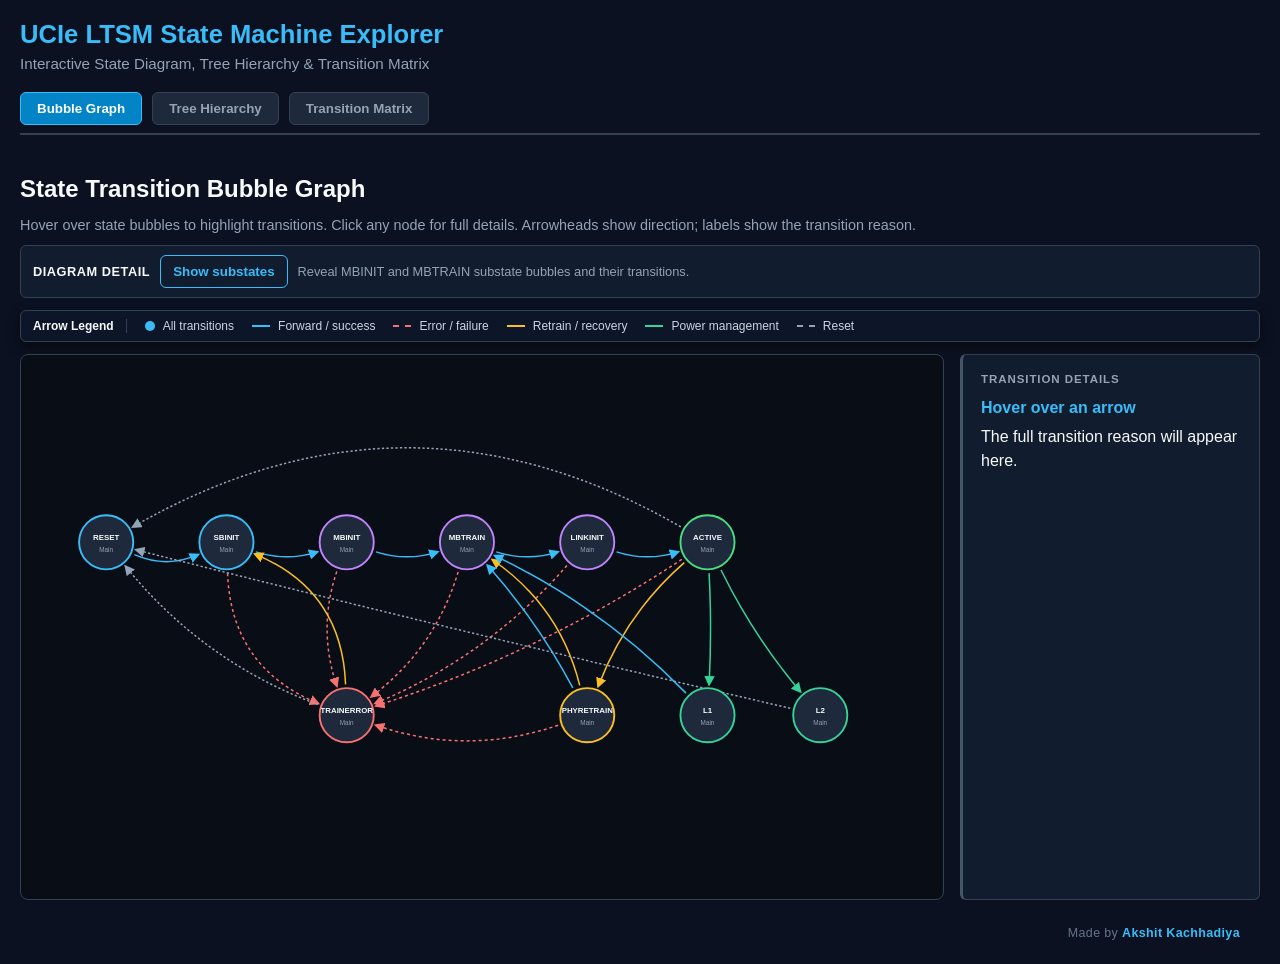
==== index.html @ a95d7596 "Deploy UCIe LTSM interactive artifact" ====
<!DOCTYPE html>
<html lang="en">
<head>
    <meta charset="UTF-8">
    <meta name="viewport" content="width=device-width, initial-scale=1.0">
    <title>UCIe LTSM State Machine Explorer</title>
    <link rel="stylesheet" href="styles.css">
</head>
<body>

    <header>
        <h1>UCIe LTSM State Machine Explorer</h1>
        <p>Interactive State Diagram, Tree Hierarchy & Transition Matrix</p>
    </header>

    <!-- Navigation Tabs -->
    <div class="tab-navigation">
        <button class="tab-btn active" onclick="switchView('graph-view', this)">Bubble Graph</button>
        <button class="tab-btn" onclick="switchView('tree-view', this)">Tree Hierarchy</button>
        <button class="tab-btn" onclick="switchView('matrix-view', this)">Transition Matrix</button>
    </div>

    <main class="content-container">

        <!-- Tab 1: Interactive Bubble Graph View -->
        <div id="graph-view" class="view-content active">
            <div class="graph-heading">
                <div>
                    <h2>State Transition Bubble Graph</h2>
                    <p class="view-desc">Hover over state bubbles to highlight transitions. Click any node for full details. Arrowheads show direction; labels show the transition reason.</p>
                </div>
            </div>
            <div class="graph-controls" aria-label="Diagram controls">
                <span class="graph-control-label">Diagram detail</span>
                <button id="substateToggle" class="substate-toggle" type="button" aria-pressed="false">Show substates</button>
                <span class="graph-control-help">Reveal MBINIT and MBTRAIN substate bubbles and their transitions.</span>
            </div>
            <div id="graphLegendSlot" class="graph-legend-slot"></div>
            
            <div class="graph-layout">
                <div class="svg-wrapper">
                    <svg id="svgCanvas" width="100%" height="520" viewBox="0 0 1200 520">
                        <g id="svgTransitions"></g>
                        <g id="svgNodes"></g>
                    </svg>
                </div>
                <aside id="graphTransitionDetails" class="graph-transition-details" aria-live="polite">
                    <div class="details-eyebrow">Transition details</div>
                    <h3>Hover over an arrow</h3>
                    <p>The full transition reason will appear here.</p>
                </aside>
            </div>
        </div>

        <!-- Tab 2: Tree Hierarchy View -->
        <div id="tree-view" class="view-content">
            <div class="split-layout">
                <div id="treeView" class="tree-container"></div>
                <div class="details-panel">
                    <h3 id="stateName">Select a State</h3>
                    <p id="stateDesc">Click any state in the tree to inspect its details and connections.</p>

                    <div id="transitionsCard" style="display:none;">
                        <h4>Outgoing Transitions</h4>
                        <ul id="outgoingPaths"></ul>
                    </div>

                    <div id="incomingCard" style="display:none;">
                        <h4>Incoming Transitions</h4>
                        <ul id="incomingPaths"></ul>
                    </div>
                </div>
            </div>
        </div>

        <!-- Tab 3: Transition Matrix Table View -->
        <div id="matrix-view" class="view-content">
            <h2>State Transition Matrix</h2>
            <table class="matrix-table">
                <thead>
                    <tr>
                        <th>Source State</th>
                        <th>Target State</th>
                        <th>Type</th>
                        <th>Trigger Condition</th>
                    </tr>
                </thead>
                <tbody id="matrixTableBody"></tbody>
            </table>
        </div>

    </main>

    <footer class="signature">Made by <strong>Akshit Kachhadiya</strong></footer>

    <script src="app.js"></script>
</body>
</html>
---- styles.css ----
:root {
    --bg-color: #0b1120;
    --card-bg: #1e293b;
    --text-main: #f8fafc;
    --text-sub: #94a3b8;
    --border-color: #334155;
    --accent-blue: #38bdf8;
    --accent-purple: #c084fc;
    --accent-green: #4ade80;
    --accent-red: #f87171;
}

body {
    margin: 0;
    padding: 20px;
    background-color: var(--bg-color);
    color: var(--text-main);
    font-family: -apple-system, BlinkMacSystemFont, "Segoe UI", Roboto, Helvetica, Arial, sans-serif;
}

header {
    margin-bottom: 20px;
}

header h1 {
    margin: 0 0 6px 0;
    font-size: 1.6rem;
    color: var(--accent-blue);
}

header p {
    margin: 0;
    color: var(--text-sub);
    font-size: 0.95rem;
}

/* Navigation Tabs */
.tab-navigation {
    display: flex;
    gap: 10px;
    margin-bottom: 20px;
    border-bottom: 2px solid var(--border-color);
    padding-bottom: 8px;
}

.tab-btn {
    padding: 8px 16px;
    background: var(--card-bg);
    color: var(--text-sub);
    border: 1px solid var(--border-color);
    border-radius: 6px;
    cursor: pointer;
    font-weight: 600;
    transition: all 0.2s ease;
}

.tab-btn:hover {
    color: var(--text-main);
    background: #334155;
}

.tab-btn.active {
    background: #0284c7;
    color: #ffffff;
    border-color: var(--accent-blue);
}

/* Tab Content Visibility */
.view-content {
    display: none;
}

.view-content.active {
    display: block;
}

.view-desc {
    color: var(--text-sub);
    font-size: 0.9rem;
    margin-top: -6px;
    margin-bottom: 12px;
}

.graph-heading {
    display: flex;
    align-items: flex-start;
    justify-content: space-between;
    gap: 16px;
}

.graph-heading .view-desc { margin-bottom: 12px; }

.graph-controls {
    display: flex;
    align-items: center;
    flex-wrap: wrap;
    gap: 10px;
    margin: 0 0 12px;
    padding: 9px 12px;
    background: #111c2e;
    border: 1px solid var(--border-color);
    border-radius: 6px;
}

.graph-control-label {
    color: var(--text-main);
    font-size: 0.8rem;
    font-weight: 700;
    text-transform: uppercase;
    letter-spacing: 0.04em;
}

.graph-control-help {
    color: var(--text-sub);
    font-size: 0.8rem;
}

.substate-toggle {
    flex: 0 0 auto;
    padding: 8px 12px;
    border: 1px solid var(--accent-blue);
    border-radius: 6px;
    background: transparent;
    color: var(--accent-blue);
    cursor: pointer;
    font-weight: 700;
}

.substate-toggle:hover,
.substate-toggle[aria-pressed="true"] {
    background: #0284c7;
    color: #ffffff;
}

/* SVG Graph Container */
.svg-wrapper {
    position: relative;
    background: #090d16;
    border: 1px solid var(--border-color);
    border-radius: 8px;
    padding: 10px;
    overflow: hidden;
}

.svg-wrapper.expanded-graph {
    overflow-x: auto;
}

.svg-wrapper.expanded-graph svg {
    min-width: 1400px;
}

.graph-layout {
    display: grid;
    grid-template-columns: minmax(0, 1fr) 300px;
    gap: 16px;
    align-items: stretch;
}

.graph-transition-details {
    min-height: 180px;
    padding: 18px;
    background: #111c2e;
    border: 1px solid var(--border-color);
    border-left: 3px solid #475569;
    border-radius: 6px;
    color: var(--text-main);
}

.graph-transition-details.has-transition {
    border-left-color: var(--accent-blue);
    box-shadow: 0 8px 24px rgba(0, 0, 0, 0.28);
}

.details-eyebrow {
    color: var(--text-sub);
    font-size: 0.72rem;
    font-weight: 700;
    letter-spacing: 0.08em;
    text-transform: uppercase;
}

.graph-transition-details h3 {
    margin: 14px 0 8px;
    color: var(--accent-blue);
    font-size: 1rem;
}

.graph-transition-details p { margin: 0; line-height: 1.5; }

.transition-direction {
    display: flex;
    flex-direction: column;
    gap: 3px;
    margin-top: 14px;
    padding: 8px 10px;
    background: #0b1424;
    border-left: 2px solid var(--accent-blue);
    color: var(--text-sub);
    font-size: 0.75rem;
    text-transform: uppercase;
    letter-spacing: 0.06em;
}

.transition-direction strong {
    color: #ffffff;
    font-size: 0.9rem;
    letter-spacing: 0;
    text-transform: none;
}

.transition-reason {
    color: #f8fafc;
    font-size: 1rem;
}

.transition-options {
    display: flex;
    flex-direction: column;
    gap: 8px;
    margin-top: 14px;
    padding-top: 12px;
    border-top: 1px solid var(--border-color);
}

.transition-options > span {
    color: var(--accent-blue);
    font-size: 0.72rem;
    font-weight: 800;
    letter-spacing: 0.06em;
    text-transform: uppercase;
}

.transition-options > div {
    display: flex;
    flex-direction: column;
    gap: 2px;
    padding-left: 10px;
    border-left: 2px solid #fbbf24;
}

.transition-options strong {
    color: #ffffff;
    font-size: 0.82rem;
}

.transition-options div span {
    color: var(--text-sub);
    font-size: 0.78rem;
    line-height: 1.35;
}

.transition-context {
    margin-top: 16px !important;
    color: var(--text-sub);
    font-size: 0.78rem;
}

.signature {
    margin: 26px 20px 4px;
    color: #64748b;
    font-size: 0.78rem;
    text-align: right;
    letter-spacing: 0.03em;
}

.signature strong {
    color: var(--accent-blue);
    font-weight: 800;
}

@media (max-width: 900px) {
    .graph-layout {
        grid-template-columns: 1fr;
    }

    .graph-transition-details {
        min-height: 0;
    }
}

.substate-lane-heading {
    fill: #64748b;
    font-size: 12px;
    font-weight: 700;
    letter-spacing: 0.5px;
    text-transform: uppercase;
}

/* Path Styles */
.svg-path {
    fill: none;
    stroke-width: 2px;
    transition: opacity 0.2s ease, stroke-width 0.2s ease;
    cursor: pointer;
}

.transition-hit-area {
    fill: none;
    stroke: transparent;
    stroke-width: 14px;
    pointer-events: stroke;
}

.path-success { stroke: #38bdf8; }
.path-error { stroke: #f87171; stroke-dasharray: 4, 4; }
.path-warn { stroke: #fbbf24; }
.path-pm { stroke: #34d399; }
.path-reset { stroke: #94a3b8; stroke-dasharray: 3, 3; }

.path-group.dimmed { opacity: 0.1; }
.path-group.hidden-path { display: none; }
.path-group.highlighted .svg-path {
    stroke-width: 3.5px;
    filter: drop-shadow(0 0 5px currentColor);
}

/* Label Container Box */
.path-label-bg {
    fill: #0f172a;
    stroke: #334155;
    stroke-width: 1px;
}

.path-label-text {
    fill: #cbd5e1;
    font-size: 8.5px;
    font-weight: 600;
    pointer-events: none;
}

/* Node Styles */
.svg-node circle {
    fill: #1e293b;
    stroke-width: 2.5px;
    cursor: pointer;
    transition: all 0.2s ease;
}

.svg-node.category-init circle { stroke: #38bdf8; }
.svg-node.category-train circle { stroke: #c084fc; }
.svg-node.category-active circle { stroke: #4ade80; }
.svg-node.category-warn circle { stroke: #fbbf24; }
.svg-node.category-pm circle { stroke: #34d399; }
.svg-node.category-error circle { stroke: #f87171; }

.svg-node.substate circle {
    stroke-dasharray: 3 2;
    stroke-width: 2px;
}

.svg-node.substate text.node-name { font-size: 7.5px; }
.svg-node.substate text.node-sub { font-size: 7px; }

.svg-node text.node-name {
    fill: #f8fafc;
    font-size: 10.5px;
    font-weight: 700;
    text-anchor: middle;
    pointer-events: none;
}

.svg-node text.node-sub {
    fill: #94a3b8;
    font-size: 8.5px;
    text-anchor: middle;
    pointer-events: none;
}

.svg-node.dimmed { opacity: 0.2; }
.svg-node:hover circle {
    transform: scale(1.12);
    fill: #0f172a;
    filter: drop-shadow(0 0 8px #38bdf8);
}

/* Corner Legend Card */
.graph-legend-slot {
    margin: 0 0 12px;
}

.graph-legend-card {
    display: flex;
    align-items: center;
    flex-wrap: wrap;
    gap: 12px 18px;
    padding: 8px 12px;
    background: #111c2e;
    border: 1px solid var(--border-color);
    border-radius: 6px;
    font-size: 0.75rem;
}

.graph-legend-card .legend-title {
    margin: 0;
    padding: 0 12px 0 0;
    border: 0;
    border-right: 1px solid var(--border-color);
    white-space: nowrap;
}

.graph-legend-card .legend-item {
    width: auto;
    margin: 0;
}

/* Prevent the legend from obscuring diagram bubbles. */
.graph-legend-card {
    position: static;
    background: rgba(15, 23, 42, 0.92);
    backdrop-filter: blur(4px);
    box-shadow: 0 4px 12px rgba(0, 0, 0, 0.5);
}

.legend-title {
    font-weight: 700;
    color: #f8fafc;
    margin-bottom: 6px;
    border-bottom: 1px solid #334155;
    padding-bottom: 3px;
}

.legend-item {
    display: flex;
    align-items: center;
    gap: 8px;
    color: #cbd5e1;
    margin: 4px 0;
    padding: 0;
    width: 100%;
    border: 0;
    background: transparent;
    font: inherit;
    text-align: left;
    cursor: pointer;
    transition: color 0.15s ease;
}

.legend-item:hover { color: #38bdf8; }

.legend-line {
    width: 18px;
    height: 2px;
    display: inline-block;
}

.legend-color { width: 10px; height: 10px; border-radius: 50%; display: inline-block; }
.legend-all { background: #38bdf8; }
.line-success { background: #38bdf8; }
.line-error { border-top: 2px dashed #f87171; background: none; height: 0; }
.line-warn { background: #fbbf24; }
.line-pm { background: #34d399; }
.line-reset { border-top: 2px dashed #94a3b8; background: none; height: 0; }

.path-label-group { display: none; }

/* Interactive Tooltip Card */
.graph-tooltip-card {
    position: absolute;
    width: 250px;
    background: #1e293b;
    border: 1px solid #38bdf8;
    border-radius: 8px;
    padding: 12px;
    box-shadow: 0 10px 25px rgba(0,0,0,0.6);
    z-index: 10;
    font-size: 0.8rem;
    color: #f8fafc;
}

.tooltip-header {
    display: flex;
    justify-content: space-between;
    align-items: center;
    border-bottom: 1px solid #334155;
    padding-bottom: 4px;
    margin-bottom: 6px;
}

.tooltip-header h4 { margin: 0; color: #38bdf8; }
.tooltip-header button { background: none; border: none; color: #94a3b8; cursor: pointer; }
.tooltip-paths ul { padding-left: 14px; margin: 4px 0; font-size: 0.75rem; color: #cbd5e1; }

/* Split Layout for Tree View */
.split-layout {
    display: grid;
    grid-template-columns: 320px 1fr;
    gap: 20px;
}

.tree-container {
    background: var(--card-bg);
    border: 1px solid var(--border-color);
    border-radius: 8px;
    padding: 15px;
}

.details-panel {
    background: var(--card-bg);
    border: 1px solid var(--border-color);
    border-radius: 8px;
    padding: 20px;
}

.node-header {
    padding: 8px;
    border-radius: 4px;
    cursor: pointer;
    display: flex;
    align-items: center;
    gap: 8px;
}

.node-header:hover { background: #334155; }
.node-header.active { background: #0284c7; }

.node-children {
    display: none;
    padding-left: 16px;
}

.node-children.expanded { display: block; }

.badge {
    font-size: 0.7rem;
    background: #334155;
    padding: 2px 6px;
    border-radius: 4px;
    margin-left: auto;
}

/* Matrix Table View */
.matrix-table {
    width: 100%;
    border-collapse: collapse;
    background: var(--card-bg);
    border-radius: 8px;
    overflow: hidden;
}

.matrix-table th, .matrix-table td {
    padding: 12px;
    text-align: left;
    border-bottom: 1px solid var(--border-color);
}

.matrix-table th {
    background: #0f172a;
    color: var(--accent-blue);
}

.state-tag {
    background: #334155;
    padding: 3px 8px;
    border-radius: 4px;
    font-family: monospace;
}

.path-label-bg {
    fill: #0f172a;
    stroke: #334155;
    stroke-width: 1px;
    pointer-events: none;
}

.path-label-text {
    fill: #cbd5e1;
    font-size: 9px;
    font-weight: 600;
    pointer-events: none;
}

.path-group.active-transition {
    opacity: 1;
}

.path-group.active-transition .svg-path {
    stroke-width: 5px;
    filter: drop-shadow(0 0 8px currentColor);
}

.svg-node.active-endpoint circle {
    stroke-width: 5px;
    filter: drop-shadow(0 0 10px #ffffff);
}

.svg-node.active-target .node-name {
    fill: #ffffff;
    font-weight: 900;
}
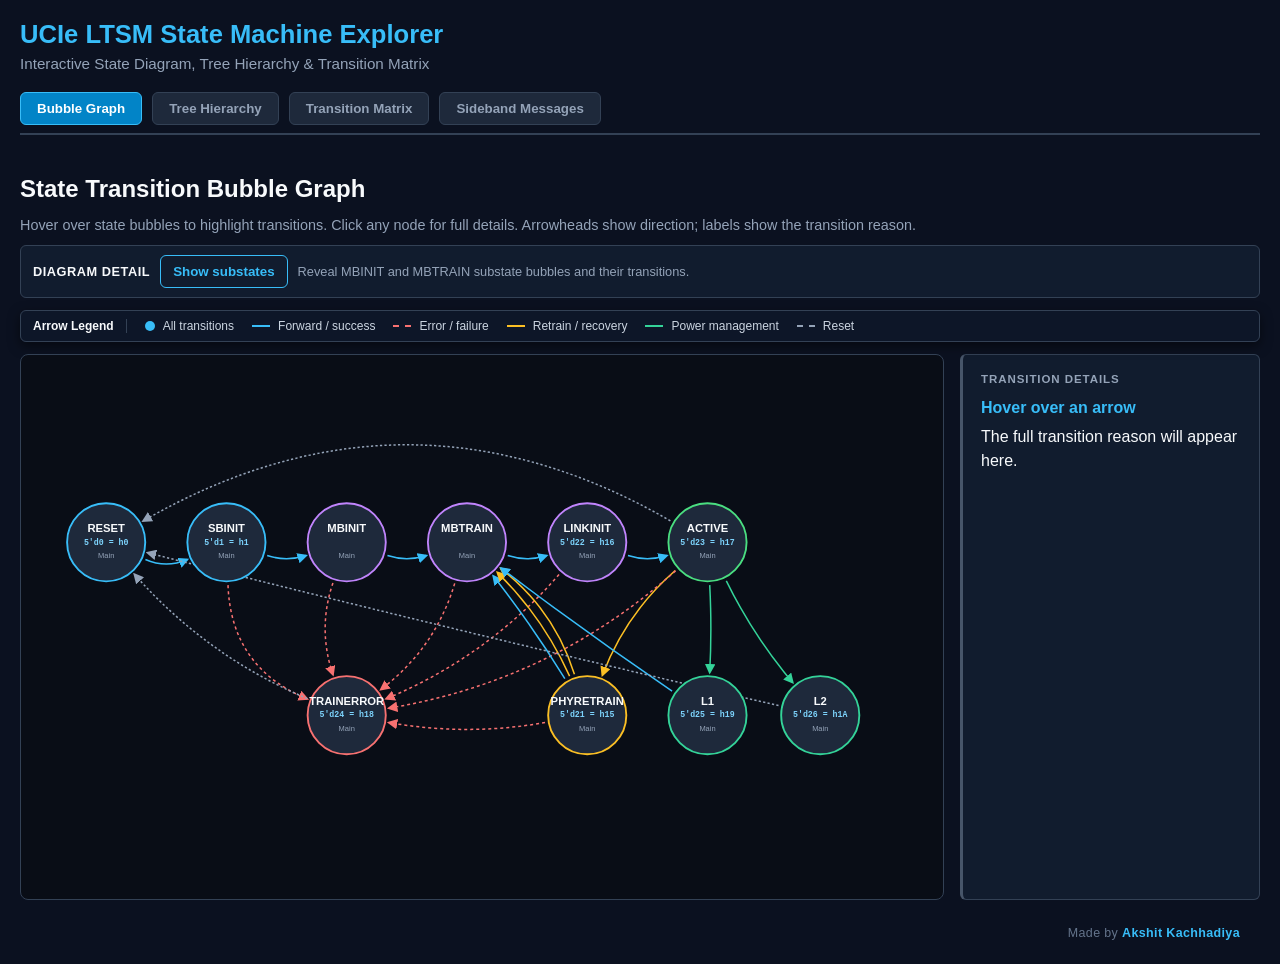
==== commit 728d2b2a: "Integrate UCIe sideband message reference" ====
--- a/index.html
+++ b/index.html
@@ -18,6 +18,7 @@
         <button class="tab-btn active" onclick="switchView('graph-view', this)">Bubble Graph</button>
         <button class="tab-btn" onclick="switchView('tree-view', this)">Tree Hierarchy</button>
         <button class="tab-btn" onclick="switchView('matrix-view', this)">Transition Matrix</button>
+        <button class="tab-btn" onclick="switchView('sideband-view', this)">Sideband Messages</button>
     </div>
 
     <main class="content-container">
@@ -89,6 +90,14 @@
             </table>
         </div>
 
+        <div id="sideband-view" class="view-content">
+            <iframe
+                class="reference-frame"
+                src="UCIe_3.0_Chapter7_Sideband_Messages%201.html"
+                title="UCIe 3.0 Chapter 7 Sideband Message Reference"
+                loading="lazy"></iframe>
+        </div>
+
     </main>
 
     <footer class="signature">Made by <strong>Akshit Kachhadiya</strong></footer>
--- a/styles.css
+++ b/styles.css
@@ -74,6 +74,16 @@
     display: block;
 }
 
+.reference-frame {
+    display: block;
+    width: 100%;
+    height: 82vh;
+    min-height: 680px;
+    border: 1px solid var(--border-color);
+    border-radius: 6px;
+    background: #090d16;
+}
+
 .view-desc {
     color: var(--text-sub);
     font-size: 0.9rem;
@@ -147,7 +157,7 @@
 }
 
 .svg-wrapper.expanded-graph svg {
-    min-width: 1400px;
+    min-width: 1650px;
 }
 
 .graph-layout {
@@ -270,6 +280,11 @@
 }
 
 @media (max-width: 900px) {
+    .reference-frame {
+        height: 78vh;
+        min-height: 600px;
+    }
+
     .graph-layout {
         grid-template-columns: 1fr;
     }
@@ -349,12 +364,21 @@
     stroke-width: 2px;
 }
 
-.svg-node.substate text.node-name { font-size: 7.5px; }
-.svg-node.substate text.node-sub { font-size: 7px; }
+.svg-node.substate text.node-name { font-size: 10.5px; }
+.svg-node.substate text.node-sub { font-size: 9px; }
+
+.svg-node text.node-encoding {
+    fill: #7dd3fc;
+    font-family: monospace;
+    font-size: 11px;
+    font-weight: 800;
+    text-anchor: middle;
+    pointer-events: none;
+}
 
 .svg-node text.node-name {
     fill: #f8fafc;
-    font-size: 10.5px;
+    font-size: 15px;
     font-weight: 700;
     text-anchor: middle;
     pointer-events: none;
@@ -362,7 +386,7 @@
 
 .svg-node text.node-sub {
     fill: #94a3b8;
-    font-size: 8.5px;
+    font-size: 10px;
     text-anchor: middle;
     pointer-events: none;
 }
